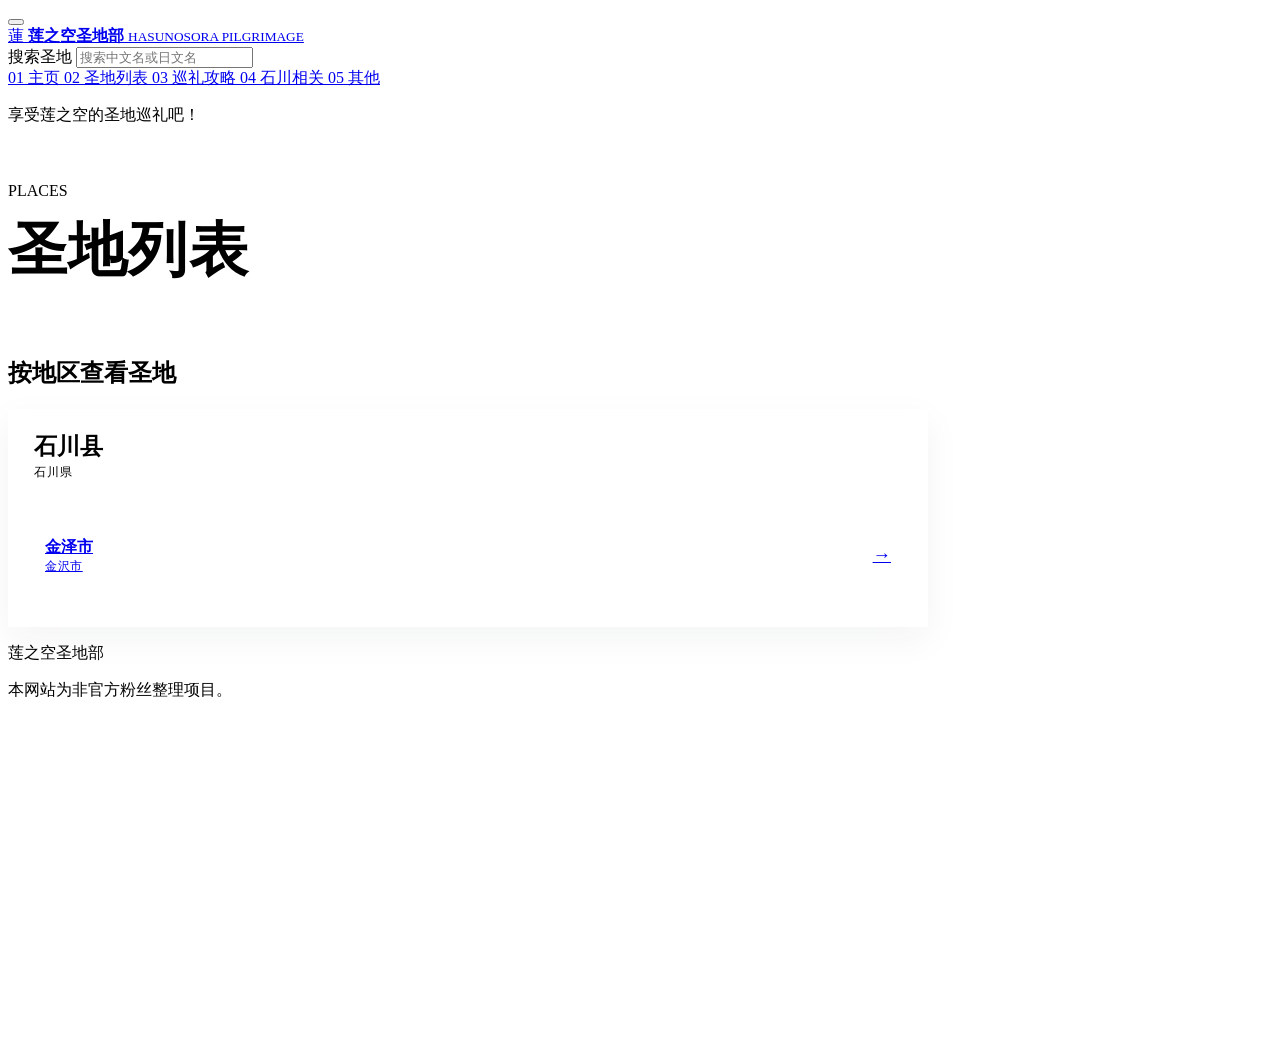
==== places/index.html @ 9d3154cf "Add files via upload" ====
<!DOCTYPE html>
<html lang="zh-CN">
<head>
  <meta charset="UTF-8">

  <meta
    name="viewport"
    content="width=device-width, initial-scale=1.0"
  >

  <title>圣地列表｜莲之空圣地部</title>

  <!-- places 文件夹返回上一级后才是 css -->
  <link rel="stylesheet" href="../css/style.css">
  <link rel="stylesheet" href="./places.css">

  <!-- 这个页面使用单独的 places.js -->
  <script src="../js/places.js" defer></script>
</head>

<body>
  <!-- 手机端菜单按钮 -->
  <button
    class="mobile-menu-button"
    id="mobile-menu-button"
    type="button"
    aria-label="打开导航菜单"
    aria-controls="sidebar"
    aria-expanded="false"
  >
    <span></span>
    <span></span>
    <span></span>
  </button>

  <!-- 手机端侧边栏遮罩 -->
  <div
    class="sidebar-overlay"
    id="sidebar-overlay"
    hidden
  ></div>

  <!-- 左侧边栏 -->
  <aside class="sidebar" id="sidebar">
    <!-- 从 places 文件夹返回仓库根目录 -->
    <a class="site-brand" href="../index.html">
      <span class="brand-icon">蓮</span>

      <span class="brand-text">
        <strong>莲之空圣地部</strong>
        <small>HASUNOSORA PILGRIMAGE</small>
      </span>
    </a>

    <!-- 搜索框 -->
    <div class="site-search">
      <label
        class="visually-hidden"
        for="site-search-input"
      >
        搜索圣地
      </label>

      <input
        id="site-search-input"
        type="search"
        placeholder="搜索中文名或日文名"
        autocomplete="off"
      >

      <div
        class="search-results"
        id="search-results"
        hidden
      ></div>
    </div>

    <!-- 侧边栏导航 -->
    <nav
      class="sidebar-nav"
      aria-label="网站主要导航"
    >
      <a href="../index.html">
        <span class="nav-number">01</span>
        <span>主页</span>
      </a>

      <!-- 当前页面的 active 放在这里 -->
      <a
        class="active"
        href="./index.html"
        aria-current="page"
      >
        <span class="nav-number">02</span>
        <span>圣地列表</span>
      </a>

      <a href="../tips/index.html">
        <span class="nav-number">03</span>
        <span>巡礼攻略</span>
      </a>

      <a href="../news/index.html">
        <span class="nav-number">04</span>
        <span>石川相关</span>
      </a>

      <a href="../other/index.html">
        <span class="nav-number">05</span>
        <span>其他</span>
      </a>
    </nav>

    <div class="sidebar-footer">
      <p>享受莲之空的圣地巡礼吧！</p>
    </div>
  </aside>

  <!-- 页面主体 -->
  <main class="main-content places-main">
    <header class="page-heading">
      <p class="section-label">PLACES</p>
      <h1>圣地列表</h1>
    </header>

    <section
      class="region-section"
      aria-labelledby="region-heading"
    >
      <h2
        class="visually-hidden"
        id="region-heading"
      >
        按地区查看圣地
      </h2>

      <div class="region-list">
        <!-- 石川县 -->
        <article class="region-card">
          <button
            class="region-toggle"
            type="button"
            data-region-toggle
            aria-expanded="true"
            aria-controls="ishikawa-region-panel"
          >
            <span class="region-toggle-title">
              <strong>石川县</strong>
              <small>石川県</small>
            </span>

            <span
              class="region-toggle-icon"
              aria-hidden="true"
            ></span>
          </button>

          <!-- 默认展开，所以这里暂时不写 hidden -->
          <div
            class="region-panel"
            id="ishikawa-region-panel"
          >
            <a
              class="city-link"
              href="./ishikawa/kanazawa/"
            >
              <span class="city-name">
                <strong>金泽市</strong>
                <small>金沢市</small>
              </span>

              <span
                class="city-link-arrow"
                aria-hidden="true"
              >
                →
              </span>
            </a>

            <!-- 以后可以继续添加其他石川县地点 -->
            <!--
            <a
              class="city-link"
              href="./ishikawa/kaga/"
            >
              <span class="city-name">
                <strong>加贺地区</strong>
                <small>加賀地域</small>
              </span>

              <span
                class="city-link-arrow"
                aria-hidden="true"
              >
                →
              </span>
            </a>
            -->
          </div>
        </article>
      </div>
    </section>

    <footer class="site-footer">
      <p>莲之空圣地部</p>
      <p>本网站为非官方粉丝整理项目。</p>
    </footer>
  </main>
</body>
</html>
---- places/places.css ----
/* =========================
   圣地列表页面主体
========================= */

.places-main {
  min-height: 100vh;
}


/* =========================
   页面标题
========================= */

.page-heading {
  padding: 24px 0 32px;

  border-bottom: 1px solid var(--border);
}


.page-heading h1 {
  margin: 0;

  font-family:
    "Noto Serif SC",
    "Songti SC",
    serif;

  font-size:
    clamp(2.2rem, 4.6vw, 4rem);

  font-weight: 600;
  line-height: 1.2;
  letter-spacing: 0.02em;
}


/* =========================
   地区列表区域
========================= */

.region-section {
  margin-top: 38px;
}


.region-list {
  display: grid;
  gap: 18px;

  width: 100%;
  max-width: 920px;
}


/* =========================
   都道府县卡片
========================= */

.region-card {
  overflow: hidden;

  border: 1px solid var(--border);
  border-radius: var(--radius-large);

  background: var(--surface);

  box-shadow:
    0 12px 34px rgba(31, 44, 37, 0.05);
}


/* =========================
   都道府县展开按钮
========================= */

.region-toggle {
  display: flex;
  align-items: center;
  justify-content: space-between;
  gap: 20px;

  width: 100%;
  min-height: 92px;
  padding: 22px 26px;

  border: 0;

  background: transparent;
  color: var(--text-primary);

  cursor: pointer;

  text-align: left;

  transition:
    background-color 160ms ease;
}


.region-toggle:hover,
.region-toggle:focus-visible {
  outline: none;

  background:
    linear-gradient(
      90deg,
      rgba(220, 233, 226, 0.72),
      rgba(255, 255, 255, 0)
    );
}


/* =========================
   都道府县名称
========================= */

.region-toggle-title {
  display: flex;
  flex-direction: column;
  gap: 2px;
}


.region-toggle-title strong {
  font-family:
    "Noto Serif SC",
    "Songti SC",
    serif;

  font-size: 1.45rem;
  font-weight: 600;
}


.region-toggle-title small {
  color: var(--text-secondary);

  font-size: 0.76rem;
  font-weight: 500;
  letter-spacing: 0.09em;
}


/* =========================
   展开和收起图标
========================= */

.region-toggle-icon {
  position: relative;

  flex: 0 0 auto;

  width: 34px;
  height: 34px;

  border: 1px solid var(--border);
  border-radius: 50%;

  background: var(--background);

  transition:
    background-color 160ms ease,
    border-color 160ms ease,
    transform 180ms ease;
}


/* 横线 */
.region-toggle-icon::before {
  position: absolute;
  top: 50%;
  left: 50%;

  width: 12px;
  height: 1.5px;

  border-radius: 999px;

  background: var(--green);

  content: "";

  transform:
    translate(-50%, -50%);
}


/* 竖线 */
.region-toggle-icon::after {
  position: absolute;
  top: 50%;
  left: 50%;

  width: 12px;
  height: 1.5px;

  border-radius: 999px;

  background: var(--green);

  content: "";

  transform:
    translate(-50%, -50%)
    rotate(90deg);
}


/* 展开时图标旋转 */
.region-toggle[aria-expanded="true"]
.region-toggle-icon {
  border-color:
    rgba(49, 93, 77, 0.24);

  background: var(--green-light);

  transform: rotate(45deg);
}


/* =========================
   展开后的城市列表
========================= */

.region-panel {
  display: grid;
  gap: 10px;

  padding:
    0
    18px
    18px;
}


.region-panel[hidden] {
  display: none;
}


/* =========================
   城市入口
========================= */

.city-link {
  display: flex;
  align-items: center;
  justify-content: space-between;
  gap: 18px;

  min-height: 74px;
  padding: 15px 18px;

  border: 1px solid transparent;
  border-radius: var(--radius-medium);

  background: var(--background);

  transition:
    background-color 160ms ease,
    border-color 160ms ease,
    box-shadow 160ms ease,
    transform 160ms ease;
}


.city-link:hover,
.city-link:focus-visible {
  outline: none;

  border-color:
    rgba(49, 93, 77, 0.26);

  background: var(--surface);

  box-shadow:
    0 10px 26px rgba(31, 44, 37, 0.08);

  transform: translateX(3px);
}


/* =========================
   城市中日文名称
========================= */

.city-name {
  display: flex;
  flex-direction: column;
  gap: 1px;

  min-width: 0;
}


.city-name strong {
  overflow: hidden;

  color: var(--text-primary);

  font-size: 1rem;
  font-weight: 700;

  text-overflow: ellipsis;
  white-space: nowrap;
}


.city-name small {
  overflow: hidden;

  color: var(--text-secondary);

  font-size: 0.72rem;
  letter-spacing: 0.05em;

  text-overflow: ellipsis;
  white-space: nowrap;
}


/* =========================
   城市链接箭头
========================= */

.city-link-arrow {
  flex: 0 0 auto;

  color: var(--green);

  font-size: 1.15rem;

  transition:
    transform 160ms ease;
}


.city-link:hover .city-link-arrow,
.city-link:focus-visible .city-link-arrow {
  transform: translateX(4px);
}


/* =========================
   平板尺寸
========================= */

@media (max-width: 1050px) {
  .region-list {
    max-width: 100%;
  }
}


/* =========================
   手机尺寸
========================= */

@media (max-width: 760px) {
  .page-heading {
    padding:
      10px
      0
      25px;
  }


  .page-heading h1 {
    font-size:
      clamp(2rem, 10vw, 3rem);
  }


  .region-section {
    margin-top: 28px;
  }


  .region-toggle {
    min-height: 82px;
    padding: 19px 20px;
  }


  .region-toggle-title strong {
    font-size: 1.25rem;
  }


  .region-toggle-icon {
    width: 32px;
    height: 32px;
  }


  .region-panel {
    padding:
      0
      12px
      12px;
  }


  .city-link {
    min-height: 68px;
    padding: 14px 15px;
  }


  .city-name strong {
    font-size: 0.95rem;
  }
}
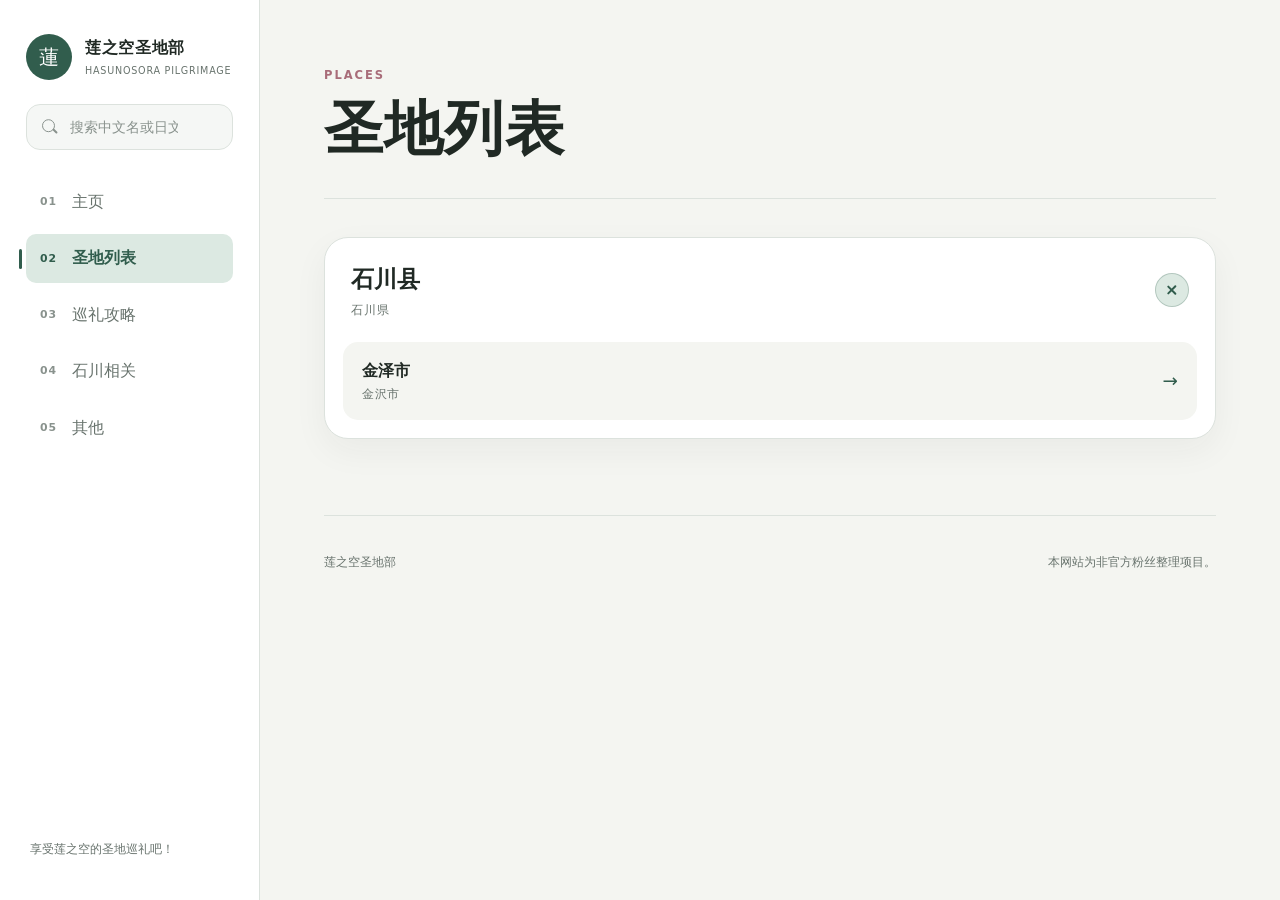
==== commit ef38fdb4: "Add files via upload" ====
--- a/places/index.html
+++ b/places/index.html
@@ -11,11 +11,11 @@
   <title>圣地列表｜莲之空圣地部</title>
 
   <!-- places 文件夹返回上一级后才是 css -->
-  <link rel="stylesheet" href="../css/style.css">
+  <link rel="stylesheet" href="../style.css">
   <link rel="stylesheet" href="./places.css">
 
   <!-- 这个页面使用单独的 places.js -->
-  <script src="../js/places.js" defer></script>
+  <script src="../places.js" defer></script>
 </head>
 
 <body>
--- a/style.css
+++ b/style.css
@@ -0,0 +1,1095 @@
+:root {
+  --background: #f4f5f1;
+  --surface: #ffffff;
+  --surface-muted: #e9ede8;
+
+  --text-primary: #202924;
+  --text-secondary: #68736d;
+  --text-light: #89928d;
+
+  --border: #dce2dd;
+
+  --green: #315d4d;
+  --green-dark: #25483c;
+  --green-light: #dce9e2;
+
+  --pink: #a86c79;
+
+  --sidebar-width: 260px;
+
+  --radius-large: 24px;
+  --radius-medium: 15px;
+  --radius-small: 10px;
+
+  --shadow:
+    0 18px 45px rgba(31, 44, 37, 0.08);
+}
+
+
+/* =========================
+   基础设置
+========================= */
+
+* {
+  box-sizing: border-box;
+}
+
+html {
+  scroll-behavior: smooth;
+}
+
+body {
+  margin: 0;
+  min-height: 100vh;
+
+  background: var(--background);
+  color: var(--text-primary);
+
+  font-family:
+    Inter,
+    "Noto Sans SC",
+    "Noto Sans JP",
+    "PingFang SC",
+    "Hiragino Sans GB",
+    "Microsoft YaHei",
+    system-ui,
+    sans-serif;
+
+  line-height: 1.65;
+}
+
+a {
+  color: inherit;
+  text-decoration: none;
+}
+
+button {
+  font: inherit;
+}
+
+
+/* =========================
+   左侧边栏
+========================= */
+
+.sidebar {
+  position: fixed;
+  top: 0;
+  bottom: 0;
+  left: 0;
+
+  z-index: 30;
+
+  display: flex;
+  flex-direction: column;
+
+  width: var(--sidebar-width);
+  padding: 34px 26px 28px;
+
+  border-right: 1px solid var(--border);
+
+  background: rgba(255, 255, 255, 0.95);
+
+  backdrop-filter: blur(16px);
+  -webkit-backdrop-filter: blur(16px);
+}
+
+.site-brand {
+  display: flex;
+  align-items: center;
+  gap: 13px;
+
+  margin-bottom: 24px;
+}
+
+.brand-icon {
+  display: grid;
+  flex: 0 0 auto;
+  place-items: center;
+
+  width: 46px;
+  height: 46px;
+
+  border-radius: 50%;
+
+  background: var(--green);
+  color: white;
+
+  font-family:
+    "Noto Serif SC",
+    "Songti SC",
+    serif;
+
+  font-size: 1.25rem;
+}
+
+.brand-text {
+  min-width: 0;
+}
+
+.brand-text strong,
+.brand-text small {
+  display: block;
+}
+
+.brand-text strong {
+  font-size: 0.98rem;
+  letter-spacing: 0.04em;
+}
+
+.brand-text small {
+  margin-top: 2px;
+
+  color: var(--text-secondary);
+
+  font-size: 0.6rem;
+  letter-spacing: 0.08em;
+  white-space: nowrap;
+}
+
+/* =========================
+   侧边栏搜索框
+========================= */
+
+.site-search {
+  position: relative;
+  z-index: 40;
+
+  width: 100%;
+  margin-bottom: 28px;
+}
+
+
+/* 屏幕阅读器可以读取，页面中不直接显示 */
+.visually-hidden {
+  position: absolute;
+
+  overflow: hidden;
+
+  width: 1px;
+  height: 1px;
+  padding: 0;
+  margin: -1px;
+
+  border: 0;
+
+  clip: rect(0, 0, 0, 0);
+  white-space: nowrap;
+}
+
+
+/* 搜索图标的圆形部分 */
+.site-search::before {
+  position: absolute;
+  top: 50%;
+  left: 16px;
+
+  z-index: 2;
+
+  width: 11px;
+  height: 11px;
+
+  border: 1.8px solid var(--text-light);
+  border-radius: 50%;
+
+  content: "";
+
+  pointer-events: none;
+
+  transform:
+    translateY(-60%);
+}
+
+
+/* 搜索图标的手柄部分 */
+.site-search::after {
+  position: absolute;
+  top: 24px;
+  left: 27px;
+
+  z-index: 2;
+
+  width: 6px;
+  height: 1.8px;
+
+  border-radius: 999px;
+
+  background: var(--text-light);
+
+  content: "";
+
+  pointer-events: none;
+
+  transform: rotate(45deg);
+  transform-origin: left center;
+}
+
+
+#site-search-input {
+  display: block;
+
+  width: 100%;
+  height: 46px;
+
+  padding:
+    0
+    40px
+    0
+    43px;
+
+  border: 1px solid var(--border);
+  border-radius: 14px;
+
+  outline: none;
+
+  background:
+    rgba(244, 247, 244, 0.9);
+
+  color: var(--text-primary);
+
+  font-family: inherit;
+  font-size: 0.86rem;
+
+  transition:
+    border-color 160ms ease,
+    background-color 160ms ease,
+    box-shadow 160ms ease;
+}
+
+
+#site-search-input::placeholder {
+  color: var(--text-light);
+}
+
+
+#site-search-input:hover {
+  border-color:
+    rgba(49, 93, 77, 0.35);
+
+  background: white;
+}
+
+
+#site-search-input:focus {
+  border-color: var(--green);
+
+  background: white;
+
+  box-shadow:
+    0 0 0 3px rgba(49, 93, 77, 0.11),
+    0 8px 22px rgba(31, 44, 37, 0.08);
+}
+
+
+/* Chrome、Edge 和 Safari 的默认清除按钮 */
+#site-search-input::-webkit-search-cancel-button {
+  opacity: 0.55;
+
+  cursor: pointer;
+}
+
+
+/* =========================
+   搜索结果下拉框
+========================= */
+
+.search-results {
+  position: absolute;
+  top: calc(100% + 9px);
+  left: 0;
+  right: 0;
+
+  z-index: 50;
+
+  overflow-x: hidden;
+  overflow-y: auto;
+
+  max-height: 390px;
+  padding: 7px;
+
+  border: 1px solid var(--border);
+  border-radius: 16px;
+
+  background:
+    rgba(255, 255, 255, 0.98);
+
+  box-shadow:
+    0 18px 44px rgba(31, 44, 37, 0.16);
+
+  backdrop-filter: blur(18px);
+  -webkit-backdrop-filter: blur(18px);
+}
+
+
+.search-results[hidden] {
+  display: none;
+}
+
+
+/* 单条搜索结果 */
+.search-result-item {
+  display: grid;
+  grid-template-columns:
+    minmax(0, 1fr)
+    auto;
+
+  gap: 2px 12px;
+
+  padding: 12px 13px;
+
+  border-radius: 11px;
+
+  transition:
+    background-color 140ms ease,
+    transform 140ms ease;
+}
+
+
+.search-result-item:hover,
+.search-result-item:focus-visible {
+  outline: none;
+
+  background: var(--green-light);
+
+  transform: translateX(2px);
+}
+
+
+/* 中文地点名 */
+.search-result-name {
+  overflow: hidden;
+
+  color: var(--text-primary);
+
+  font-size: 0.86rem;
+  font-weight: 700;
+
+  text-overflow: ellipsis;
+  white-space: nowrap;
+}
+
+
+/* 日文地点名 */
+.search-result-ja {
+  grid-column: 1;
+
+  overflow: hidden;
+
+  color: var(--text-secondary);
+
+  font-size: 0.72rem;
+
+  text-overflow: ellipsis;
+  white-space: nowrap;
+}
+
+
+/* 地点类别 */
+.search-result-meta {
+  grid-column: 2;
+  grid-row: 1 / span 2;
+
+  align-self: center;
+
+  padding: 3px 7px;
+
+  border-radius: 999px;
+
+  background: var(--surface-muted);
+  color: var(--text-secondary);
+
+  font-size: 0.64rem;
+  white-space: nowrap;
+}
+
+
+.search-result-item:hover .search-result-meta,
+.search-result-item:focus-visible .search-result-meta {
+  background:
+    rgba(255, 255, 255, 0.72);
+
+  color: var(--green);
+}
+
+
+/* 没有搜索结果 */
+.search-empty {
+  margin: 0;
+  padding: 18px 12px;
+
+  color: var(--text-secondary);
+
+  font-size: 0.8rem;
+  text-align: center;
+}
+
+
+/* 搜索结果滚动条 */
+.search-results::-webkit-scrollbar {
+  width: 6px;
+}
+
+
+.search-results::-webkit-scrollbar-track {
+  background: transparent;
+}
+
+
+.search-results::-webkit-scrollbar-thumb {
+  border-radius: 999px;
+
+  background:
+    rgba(49, 93, 77, 0.22);
+}
+
+
+.search-results::-webkit-scrollbar-thumb:hover {
+  background:
+    rgba(49, 93, 77, 0.38);
+}
+
+.sidebar-nav {
+  display: grid;
+  gap: 8px;
+}
+
+.sidebar-nav a {
+  position: relative;
+
+  display: flex;
+  align-items: center;
+  gap: 12px;
+
+  padding: 11px 14px;
+
+  border-radius: var(--radius-small);
+
+  color: var(--text-secondary);
+
+  transition:
+    background-color 160ms ease,
+    color 160ms ease,
+    transform 160ms ease;
+}
+
+.sidebar-nav a:hover,
+.sidebar-nav a:focus-visible {
+  background: var(--surface-muted);
+  color: var(--text-primary);
+
+  transform: translateX(2px);
+}
+
+.sidebar-nav a.active {
+  background: var(--green-light);
+  color: var(--green);
+
+  font-weight: 700;
+}
+
+.sidebar-nav a.active::before {
+  position: absolute;
+  top: 50%;
+  left: -7px;
+
+  width: 3px;
+  height: 20px;
+
+  border-radius: 999px;
+
+  background: var(--green);
+
+  content: "";
+
+  transform: translateY(-50%);
+}
+
+.nav-number {
+  width: 20px;
+
+  color: var(--text-light);
+
+  font-size: 0.68rem;
+  font-weight: 700;
+  letter-spacing: 0.08em;
+}
+
+.sidebar-nav a.active .nav-number {
+  color: var(--green);
+}
+
+.sidebar-footer {
+  margin-top: auto;
+  padding: 0 4px;
+
+  color: var(--text-secondary);
+
+  font-size: 0.78rem;
+}
+
+
+/* =========================
+   主页面
+========================= */
+
+.main-content {
+  width: calc(100% - var(--sidebar-width));
+  max-width: 1380px;
+
+  margin-left: var(--sidebar-width);
+  padding:
+    42px
+    clamp(28px, 5vw, 76px)
+    32px;
+}
+
+
+/* =========================
+   顶部介绍区域
+========================= */
+
+.hero {
+  position: relative;
+
+  display: flex;
+  align-items: center;
+
+  overflow: hidden;
+
+  min-height: 390px;
+  padding:
+    62px
+    clamp(30px, 7vw, 92px);
+
+  border: 1px solid rgba(49, 93, 77, 0.12);
+  border-radius: 30px;
+
+  background:
+    radial-gradient(
+      circle at 82% 20%,
+      rgba(168, 108, 121, 0.2),
+      transparent 30%
+    ),
+    radial-gradient(
+      circle at 77% 86%,
+      rgba(49, 93, 77, 0.19),
+      transparent 35%
+    ),
+    linear-gradient(
+      135deg,
+      #ffffff 0%,
+      #edf2ee 100%
+    );
+
+  box-shadow: var(--shadow);
+}
+
+.hero-content {
+  position: relative;
+  z-index: 2;
+}
+
+.hero-label,
+.section-label {
+  margin: 0 0 10px;
+
+  color: var(--pink);
+
+  font-size: 0.72rem;
+  font-weight: 800;
+  letter-spacing: 0.17em;
+}
+
+.hero h1 {
+  max-width: 780px;
+  margin: 0;
+
+  font-family:
+    "Noto Serif SC",
+    "Songti SC",
+    serif;
+
+  font-size:
+    clamp(2.4rem, 5.3vw, 4.8rem);
+
+  font-weight: 600;
+  line-height: 1.18;
+  letter-spacing: 0.01em;
+}
+
+.hero-description {
+  max-width: 560px;
+
+  margin: 24px 0 31px;
+
+  color: var(--text-secondary);
+
+  font-size: 1rem;
+}
+
+.primary-button {
+  display: inline-flex;
+  align-items: center;
+  gap: 12px;
+
+  min-height: 46px;
+  padding: 10px 21px;
+
+  border-radius: 999px;
+
+  background: var(--green);
+  color: white;
+
+  font-size: 0.9rem;
+  font-weight: 700;
+
+  transition:
+    background-color 160ms ease,
+    box-shadow 160ms ease,
+    transform 160ms ease;
+}
+
+.primary-button:hover,
+.primary-button:focus-visible {
+  background: var(--green-dark);
+
+  box-shadow:
+    0 9px 24px rgba(49, 93, 77, 0.23);
+
+  transform: translateY(-2px);
+}
+
+.hero-decoration {
+  position: absolute;
+
+  border: 1px solid rgba(49, 93, 77, 0.14);
+  border-radius: 50%;
+
+  pointer-events: none;
+}
+
+.hero-decoration-one {
+  right: -70px;
+  bottom: -115px;
+
+  width: 330px;
+  height: 330px;
+}
+
+.hero-decoration-two {
+  right: 120px;
+  top: -80px;
+
+  width: 190px;
+  height: 190px;
+}
+
+
+/* =========================
+   首页板块
+========================= */
+
+.homepage-section {
+  margin-top: 60px;
+}
+
+.section-header {
+  display: flex;
+  align-items: end;
+  justify-content: space-between;
+  gap: 20px;
+
+  margin-bottom: 21px;
+}
+
+.section-header h2 {
+  margin: 0;
+
+  font-family:
+    "Noto Serif SC",
+    "Songti SC",
+    serif;
+
+  font-size:
+    clamp(1.7rem, 3vw, 2.3rem);
+
+  font-weight: 600;
+}
+
+.section-link,
+.section-button {
+  padding: 0 0 2px;
+
+  border: 0;
+  border-bottom: 1px solid currentColor;
+
+  background: transparent;
+  color: var(--green);
+
+  cursor: pointer;
+
+  font-size: 0.86rem;
+}
+
+.section-link:hover,
+.section-link:focus-visible,
+.section-button:hover,
+.section-button:focus-visible {
+  color: var(--pink);
+}
+
+
+/* =========================
+   地点卡片
+========================= */
+
+.place-grid {
+  display: grid;
+
+  grid-template-columns:
+    repeat(3, minmax(0, 1fr));
+
+  gap: 19px;
+}
+
+.place-card {
+  overflow: hidden;
+  min-width: 0;
+
+  border: 1px solid var(--border);
+  border-radius: var(--radius-large);
+
+  background: var(--surface);
+
+  transition:
+    border-color 180ms ease,
+    box-shadow 180ms ease,
+    transform 180ms ease;
+}
+
+.place-card:hover,
+.place-card:focus-within {
+  border-color: rgba(49, 93, 77, 0.28);
+
+  box-shadow: var(--shadow);
+
+  transform: translateY(-4px);
+}
+
+.place-card-link {
+  display: block;
+  height: 100%;
+}
+
+.place-card-image {
+  position: relative;
+
+  display: flex;
+  align-items: end;
+
+  min-height: 185px;
+  padding: 18px;
+
+  background:
+    linear-gradient(
+      135deg,
+      rgba(49, 93, 77, 0.9),
+      rgba(49, 93, 77, 0.48)
+    );
+
+  background-position: center;
+  background-size: cover;
+
+  color: white;
+}
+
+.place-card-image.type-food {
+  background:
+    linear-gradient(
+      135deg,
+      rgba(168, 108, 121, 0.92),
+      rgba(168, 108, 121, 0.48)
+    );
+
+  background-position: center;
+  background-size: cover;
+}
+
+.place-card-image.type-scenery {
+  background:
+    linear-gradient(
+      135deg,
+      rgba(54, 87, 110, 0.92),
+      rgba(54, 87, 110, 0.44)
+    );
+
+  background-position: center;
+  background-size: cover;
+}
+
+.place-card-image.has-image::after {
+  position: absolute;
+  inset: 0;
+
+  background:
+    linear-gradient(
+      to top,
+      rgba(20, 30, 25, 0.57),
+      rgba(20, 30, 25, 0.06)
+    );
+
+  content: "";
+}
+
+.place-number {
+  position: absolute;
+  top: 14px;
+  right: 16px;
+  z-index: 2;
+
+  color: rgba(255, 255, 255, 0.78);
+
+  font-size: 0.7rem;
+  font-weight: 700;
+  letter-spacing: 0.15em;
+}
+
+.place-region {
+  position: relative;
+  z-index: 2;
+
+  display: inline-flex;
+
+  padding: 5px 10px;
+
+  border: 1px solid rgba(255, 255, 255, 0.3);
+  border-radius: 999px;
+
+  background: rgba(0, 0, 0, 0.13);
+
+  font-size: 0.73rem;
+
+  backdrop-filter: blur(8px);
+  -webkit-backdrop-filter: blur(8px);
+}
+
+.place-card-content {
+  padding: 20px;
+}
+
+.place-card-content h3 {
+  margin: 0;
+
+  font-size: 1.1rem;
+  line-height: 1.45;
+}
+
+.place-summary {
+  min-height: 3.2em;
+  margin: 10px 0 19px;
+
+  color: var(--text-secondary);
+
+  font-size: 0.86rem;
+}
+
+.place-meta {
+  display: flex;
+  align-items: center;
+  justify-content: space-between;
+  gap: 12px;
+
+  color: var(--text-light);
+
+  font-size: 0.74rem;
+}
+
+.place-detail-label {
+  color: var(--green);
+
+  font-weight: 700;
+}
+
+.status-message {
+  grid-column: 1 / -1;
+
+  margin: 0;
+  padding: 32px;
+
+  border: 1px dashed var(--border);
+  border-radius: var(--radius-medium);
+
+  color: var(--text-secondary);
+
+  text-align: center;
+}
+
+.status-message.error {
+  color: #8d4050;
+}
+
+
+/* =========================
+   页脚
+========================= */
+
+.site-footer {
+  display: flex;
+  justify-content: space-between;
+  gap: 20px;
+
+  margin-top: 76px;
+  padding-top: 23px;
+
+  border-top: 1px solid var(--border);
+
+  color: var(--text-secondary);
+
+  font-size: 0.76rem;
+}
+
+
+/* =========================
+   手机菜单
+========================= */
+
+.mobile-menu-button {
+  position: fixed;
+  top: 16px;
+  left: 16px;
+
+  z-index: 50;
+
+  display: none;
+  place-items: center;
+
+  width: 44px;
+  height: 44px;
+
+  padding: 0;
+
+  border: 1px solid var(--border);
+  border-radius: 50%;
+
+  background: white;
+
+  box-shadow:
+    0 8px 22px rgba(31, 41, 36, 0.12);
+
+  cursor: pointer;
+}
+
+.mobile-menu-button span {
+  display: block;
+
+  width: 18px;
+  height: 2px;
+  margin: 3px auto;
+
+  border-radius: 999px;
+
+  background: var(--text-primary);
+}
+
+.sidebar-overlay {
+  position: fixed;
+  inset: 0;
+
+  z-index: 20;
+
+  background: rgba(17, 27, 22, 0.38);
+}
+
+
+/* =========================
+   响应式
+========================= */
+
+@media (max-width: 1050px) {
+  .place-grid {
+    grid-template-columns:
+      repeat(2, minmax(0, 1fr));
+  }
+}
+
+@media (max-width: 760px) {
+  .mobile-menu-button {
+    display: grid;
+  }
+
+  .sidebar {
+    width: min(82vw, 305px);
+
+    transform: translateX(-105%);
+
+    transition: transform 200ms ease;
+  }
+
+  .sidebar.open {
+    transform: translateX(0);
+  }
+
+   .site-search {
+    margin-bottom: 24px;
+  }
+
+  #site-search-input {
+    height: 48px;
+    font-size: 0.9rem;
+  }
+
+  .search-results {
+    max-height: 45vh;
+  }  
+
+  .main-content {
+    width: 100%;
+
+    margin-left: 0;
+
+    padding:
+      76px
+      20px
+      27px;
+  }
+
+  .hero {
+    min-height: auto;
+    padding: 46px 27px;
+
+    border-radius: 23px;
+  }
+
+  .hero h1 {
+    font-size:
+      clamp(2.1rem, 11vw, 3.35rem);
+  }
+
+  .hero-decoration-two {
+    display: none;
+  }
+
+  .place-grid {
+    grid-template-columns: 1fr;
+  }
+
+  .place-summary {
+    min-height: auto;
+  }
+
+  .site-footer {
+    flex-direction: column;
+    gap: 4px;
+  }
+}
+
+
+/* 减少动画设置 */
+@media (prefers-reduced-motion: reduce) {
+  *,
+  *::before,
+  *::after {
+    scroll-behavior: auto !important;
+    transition: none !important;
+  }
+}
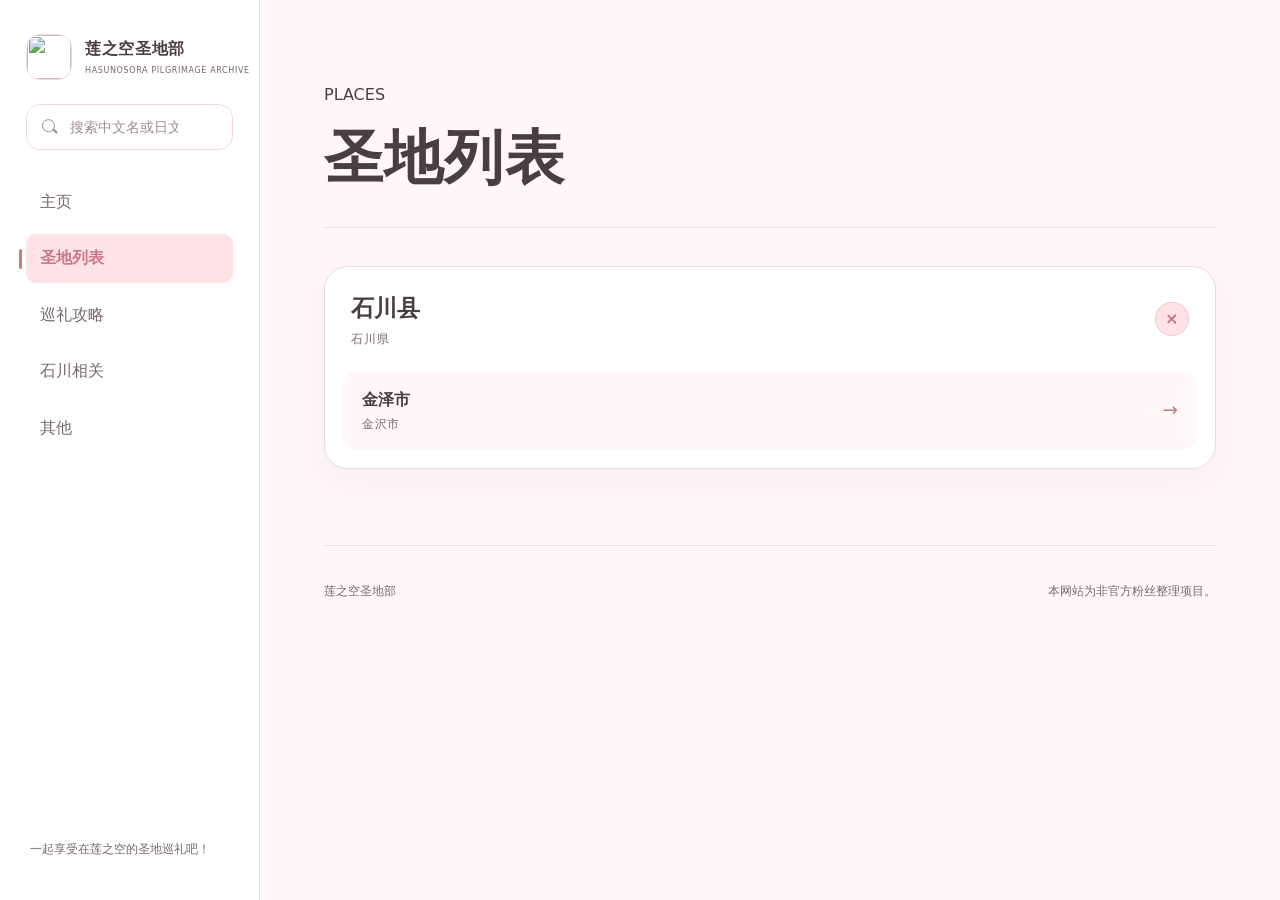
==== commit 2a7c05cf: "Add files via upload" ====
--- a/places/index.html
+++ b/places/index.html
@@ -43,14 +43,19 @@
   <!-- 左侧边栏 -->
   <aside class="sidebar" id="sidebar">
     <!-- 从 places 文件夹返回仓库根目录 -->
-    <a class="site-brand" href="../index.html">
-      <span class="brand-icon">蓮</span>
-
-      <span class="brand-text">
-        <strong>莲之空圣地部</strong>
-        <small>HASUNOSORA PILGRIMAGE</small>
-      </span>
-    </a>
+<a class="site-brand" href="../index.html">
+  <span class="brand-icon" aria-hidden="true">
+    <img
+      src="../images/site-icon.png"
+      alt=""
+    >
+  </span>
+
+  <span class="brand-text">
+    <strong>莲之空圣地部</strong>
+    <small>HASUNOSORA PILGRIMAGE ARCHIVE</small>
+  </span>
+</a>
 
     <!-- 搜索框 -->
     <div class="site-search">
@@ -81,7 +86,6 @@
       aria-label="网站主要导航"
     >
       <a href="../index.html">
-        <span class="nav-number">01</span>
         <span>主页</span>
       </a>
 
@@ -91,28 +95,24 @@
         href="./index.html"
         aria-current="page"
       >
-        <span class="nav-number">02</span>
         <span>圣地列表</span>
       </a>
 
       <a href="../tips/index.html">
-        <span class="nav-number">03</span>
         <span>巡礼攻略</span>
       </a>
 
       <a href="../news/index.html">
-        <span class="nav-number">04</span>
         <span>石川相关</span>
       </a>
 
       <a href="../other/index.html">
-        <span class="nav-number">05</span>
         <span>其他</span>
       </a>
     </nav>
 
     <div class="sidebar-footer">
-      <p>享受莲之空的圣地巡礼吧！</p>
+      <p>一起享受在莲之空的圣地巡礼吧！</p>
     </div>
   </aside>
 
--- a/style.css
+++ b/style.css
@@ -1,19 +1,31 @@
 :root {
-  --background: #f4f5f1;
+  /* 页面整体背景：略带粉色 */
+  --background: #fff7f8;
+
+  /* 侧边栏、卡片、搜索结果等主体区域保持白色 */
   --surface: #ffffff;
-  --surface-muted: #e9ede8;
-
-  --text-primary: #202924;
-  --text-secondary: #68736d;
-  --text-light: #89928d;
-
-  --border: #dce2dd;
-
-  --green: #315d4d;
-  --green-dark: #25483c;
-  --green-light: #dce9e2;
-
-  --pink: #a86c79;
+
+  /* 导航 hover、标签等较浅的粉色区域 */
+  --surface-muted: #fff0f2;
+
+  /* 文字颜色使用略带暖调的深灰色 */
+  --text-primary: #493e41;
+  --text-secondary: #76686c;
+  --text-light: #9c8d91;
+
+  /* 边框使用低饱和度浅粉 */
+  --border: #efd9dd;
+
+  /*
+    为了减少修改量，变量名称继续保留 green，
+    但实际颜色已经改成粉色。
+  */
+  --green: #c97989;
+  --green-dark: #aa5d6d;
+  --green-light: #fee2e6;
+
+  /* 桃色辅助色 */
+  --pink: #d99587;
 
   --sidebar-width: 260px;
 
@@ -22,9 +34,8 @@
   --radius-small: 10px;
 
   --shadow:
-    0 18px 45px rgba(31, 44, 37, 0.08);
-}
-
+    0 18px 45px rgba(91, 61, 69, 0.09);
+}
 
 /* =========================
    基础设置
@@ -106,21 +117,24 @@
   display: grid;
   flex: 0 0 auto;
   place-items: center;
+  overflow: hidden;
 
   width: 46px;
   height: 46px;
 
-  border-radius: 50%;
-
-  background: var(--green);
-  color: white;
-
-  font-family:
-    "Noto Serif SC",
-    "Songti SC",
-    serif;
-
-  font-size: 1.25rem;
+  border: 1px solid var(--border);
+  border-radius: 14px;
+
+  background: var(--primary-light);
+}
+
+.brand-icon img {
+  display: block;
+
+  width: 100%;
+  height: 100%;
+
+  object-fit: cover;
 }
 
 .brand-text {
@@ -142,7 +156,7 @@
 
   color: var(--text-secondary);
 
-  font-size: 0.6rem;
+  font-size: 0.5rem;
   letter-spacing: 0.08em;
   white-space: nowrap;
 }
@@ -243,7 +257,7 @@
   outline: none;
 
   background:
-    rgba(244, 247, 244, 0.9);
+    rgba(255, 255, 255, 0.96);
 
   color: var(--text-primary);
 
@@ -264,7 +278,7 @@
 
 #site-search-input:hover {
   border-color:
-    rgba(49, 93, 77, 0.35);
+    rgba(201, 121, 137, 0.35);
 
   background: white;
 }
@@ -276,8 +290,8 @@
   background: white;
 
   box-shadow:
-    0 0 0 3px rgba(49, 93, 77, 0.11),
-    0 8px 22px rgba(31, 44, 37, 0.08);
+    0 0 0 3px rgba(201, 121, 137, 0.11),
+    0 8px 22px rgba(91, 61, 69, 0.08);
 }
 
 
@@ -314,7 +328,7 @@
     rgba(255, 255, 255, 0.98);
 
   box-shadow:
-    0 18px 44px rgba(31, 44, 37, 0.16);
+    0 18px 44px rgba(91, 61, 69, 0.16);
 
   backdrop-filter: blur(18px);
   -webkit-backdrop-filter: blur(18px);
@@ -439,13 +453,13 @@
   border-radius: 999px;
 
   background:
-    rgba(49, 93, 77, 0.22);
+    rgba(201, 121, 137, 0.22);
 }
 
 
 .search-results::-webkit-scrollbar-thumb:hover {
   background:
-    rgba(49, 93, 77, 0.38);
+    rgba(201, 121, 137, 0.38);
 }
 
 .sidebar-nav {
@@ -458,7 +472,7 @@
 
   display: flex;
   align-items: center;
-  gap: 12px;
+  gap: 0;
 
   padding: 11px 14px;
 
@@ -504,19 +518,6 @@
   transform: translateY(-50%);
 }
 
-.nav-number {
-  width: 20px;
-
-  color: var(--text-light);
-
-  font-size: 0.68rem;
-  font-weight: 700;
-  letter-spacing: 0.08em;
-}
-
-.sidebar-nav a.active .nav-number {
-  color: var(--green);
-}
 
 .sidebar-footer {
   margin-top: auto;
@@ -544,64 +545,70 @@
 }
 
 
+
+
 /* =========================
-   顶部介绍区域
+   首页板块
 ========================= */
 
-.hero {
+.homepage-section {
   position: relative;
 
+  margin-top: 28px;
+  padding:
+    28px
+    clamp(22px, 3vw, 34px)
+    32px;
+
+  border: 1px solid var(--border);
+  border-radius: 26px;
+
+  background: var(--surface);
+
+  box-shadow:
+    0 12px 34px rgba(91, 61, 69, 0.07);
+}
+
+/* 热门地点与美食圣地的左右排列容器 */
+.homepage-section-row {
+  display: grid;
+  grid-template-columns:
+    repeat(2, minmax(0, 1fr));
+
+  gap: 28px;
+
+  margin-top: 28px;
+}
+
+/* 容器里的两个板块不再重复增加顶部间距 */
+.homepage-section-row .homepage-section {
+  min-width: 0;
+  margin-top: 0;
+}
+
+/* 每个半宽板块内部的两个地点上下排列 */
+.homepage-section-row .place-grid {
+  grid-template-columns: 1fr;
+  gap: 16px;
+}
+
+.main-content > .homepage-section:first-of-type {
+  margin-top: 0;
+}
+
+.section-header {
   display: flex;
-  align-items: center;
-
-  overflow: hidden;
-
-  min-height: 390px;
-  padding:
-    62px
-    clamp(30px, 7vw, 92px);
-
-  border: 1px solid rgba(49, 93, 77, 0.12);
-  border-radius: 30px;
-
-  background:
-    radial-gradient(
-      circle at 82% 20%,
-      rgba(168, 108, 121, 0.2),
-      transparent 30%
-    ),
-    radial-gradient(
-      circle at 77% 86%,
-      rgba(49, 93, 77, 0.19),
-      transparent 35%
-    ),
-    linear-gradient(
-      135deg,
-      #ffffff 0%,
-      #edf2ee 100%
-    );
-
-  box-shadow: var(--shadow);
-}
-
-.hero-content {
-  position: relative;
-  z-index: 2;
-}
-
-.hero-label,
-.section-label {
-  margin: 0 0 10px;
-
-  color: var(--pink);
-
-  font-size: 0.72rem;
-  font-weight: 800;
-  letter-spacing: 0.17em;
-}
-
-.hero h1 {
-  max-width: 780px;
+  align-items: flex-end;
+  justify-content: space-between;
+  gap: 20px;
+
+  margin-bottom: 22px;
+  padding-bottom: 17px;
+
+  border-bottom: 1px solid var(--border);
+}
+
+.section-header h2 {
   margin: 0;
 
   font-family:
@@ -610,110 +617,10 @@
     serif;
 
   font-size:
-    clamp(2.4rem, 5.3vw, 4.8rem);
+    clamp(1.45rem, 2.5vw, 1.9rem);
 
   font-weight: 600;
-  line-height: 1.18;
-  letter-spacing: 0.01em;
-}
-
-.hero-description {
-  max-width: 560px;
-
-  margin: 24px 0 31px;
-
-  color: var(--text-secondary);
-
-  font-size: 1rem;
-}
-
-.primary-button {
-  display: inline-flex;
-  align-items: center;
-  gap: 12px;
-
-  min-height: 46px;
-  padding: 10px 21px;
-
-  border-radius: 999px;
-
-  background: var(--green);
-  color: white;
-
-  font-size: 0.9rem;
-  font-weight: 700;
-
-  transition:
-    background-color 160ms ease,
-    box-shadow 160ms ease,
-    transform 160ms ease;
-}
-
-.primary-button:hover,
-.primary-button:focus-visible {
-  background: var(--green-dark);
-
-  box-shadow:
-    0 9px 24px rgba(49, 93, 77, 0.23);
-
-  transform: translateY(-2px);
-}
-
-.hero-decoration {
-  position: absolute;
-
-  border: 1px solid rgba(49, 93, 77, 0.14);
-  border-radius: 50%;
-
-  pointer-events: none;
-}
-
-.hero-decoration-one {
-  right: -70px;
-  bottom: -115px;
-
-  width: 330px;
-  height: 330px;
-}
-
-.hero-decoration-two {
-  right: 120px;
-  top: -80px;
-
-  width: 190px;
-  height: 190px;
-}
-
-
-/* =========================
-   首页板块
-========================= */
-
-.homepage-section {
-  margin-top: 60px;
-}
-
-.section-header {
-  display: flex;
-  align-items: end;
-  justify-content: space-between;
-  gap: 20px;
-
-  margin-bottom: 21px;
-}
-
-.section-header h2 {
-  margin: 0;
-
-  font-family:
-    "Noto Serif SC",
-    "Songti SC",
-    serif;
-
-  font-size:
-    clamp(1.7rem, 3vw, 2.3rem);
-
-  font-weight: 600;
+  line-height: 1.35;
 }
 
 .section-link,
@@ -742,6 +649,64 @@
 /* =========================
    地点卡片
 ========================= */
+/* 首页地点名称卡片 */
+.homepage-place-link {
+  display: flex;
+  align-items: center;
+  justify-content: space-between;
+  gap: 14px;
+
+  min-width: 0;
+  min-height: 58px;
+  padding: 15px 18px;
+
+  border: 1px solid var(--border);
+  border-radius: 16px;
+
+  background: #ffffff;
+
+  transition:
+    border-color 160ms ease,
+    box-shadow 160ms ease,
+    transform 160ms ease;
+}
+
+.homepage-place-link:hover,
+.homepage-place-link:focus-visible {
+  border-color: rgba(201, 121, 137, 0.38);
+
+  outline: none;
+
+  box-shadow:
+    0 9px 24px rgba(91, 61, 69, 0.09);
+
+  transform: translateY(-2px);
+}
+
+.homepage-place-name {
+  min-width: 0;
+
+  overflow: hidden;
+
+  color: var(--text-primary);
+
+  font-size: 0.95rem;
+  font-weight: 700;
+
+  text-overflow: ellipsis;
+  white-space: nowrap;
+}
+
+.homepage-place-location {
+  flex: 0 0 auto;
+
+  color: var(--text-light);
+
+  font-size: 0.7rem;
+  font-weight: 500;
+
+  white-space: nowrap;
+}
 
 .place-grid {
   display: grid;
@@ -756,10 +721,10 @@
   overflow: hidden;
   min-width: 0;
 
-  border: 1px solid var(--border);
+  border: 1px solid #f3dfe2;
   border-radius: var(--radius-large);
 
-  background: var(--surface);
+  background: #fffafa;
 
   transition:
     border-color 180ms ease,
@@ -769,9 +734,10 @@
 
 .place-card:hover,
 .place-card:focus-within {
-  border-color: rgba(49, 93, 77, 0.28);
-
-  box-shadow: var(--shadow);
+  border-color: rgba(var(--primary-rgb), 0.38);
+
+  box-shadow:
+    0 15px 34px rgba(var(--shadow-rgb), 0.12);
 
   transform: translateY(-4px);
 }
@@ -793,22 +759,20 @@
   background:
     linear-gradient(
       135deg,
-      rgba(49, 93, 77, 0.9),
-      rgba(49, 93, 77, 0.48)
+      #d98c9a,
+      #efbec5
     );
 
   background-position: center;
   background-size: cover;
-
-  color: white;
 }
 
 .place-card-image.type-food {
   background:
     linear-gradient(
       135deg,
-      rgba(168, 108, 121, 0.92),
-      rgba(168, 108, 121, 0.48)
+      #dfa095,
+      #f2c9c0
     );
 
   background-position: center;
@@ -819,9 +783,13 @@
   background:
     linear-gradient(
       135deg,
-      rgba(54, 87, 110, 0.92),
-      rgba(54, 87, 110, 0.44)
+      #b8949e,
+      #dfc5cb
     );
+
+  background-position: center;
+  background-size: cover;
+}
 
   background-position: center;
   background-size: cover;
@@ -974,7 +942,7 @@
   background: white;
 
   box-shadow:
-    0 8px 22px rgba(31, 41, 36, 0.12);
+    0 8px 22px rgba(91, 61, 69, 0.12);
 
   cursor: pointer;
 }
@@ -1053,21 +1021,7 @@
       27px;
   }
 
-  .hero {
-    min-height: auto;
-    padding: 46px 27px;
-
-    border-radius: 23px;
-  }
-
-  .hero h1 {
-    font-size:
-      clamp(2.1rem, 11vw, 3.35rem);
-  }
-
-  .hero-decoration-two {
-    display: none;
-  }
+ 
 
   .place-grid {
     grid-template-columns: 1fr;
@@ -1081,6 +1035,37 @@
     flex-direction: column;
     gap: 4px;
   }
+
+  .homepage-section {
+  margin-top: 20px;
+  padding: 22px 16px 24px;
+
+  border-radius: 21px;
+}
+
+  .homepage-section-row {
+    grid-template-columns: 1fr;
+    gap: 20px;
+    margin-top: 20px;
+  }
+
+.homepage-section-row .place-grid {
+  grid-template-columns: 1fr;
+}
+
+.homepage-section::before {
+  left: 22px;
+  width: 58px;
+}
+
+.section-header {
+  align-items: flex-start;
+  gap: 12px;
+}
+
+.section-header h2 {
+  font-size: 1.42rem;
+}
 }
 
 
--- a/places/places.css
+++ b/places/places.css
@@ -66,7 +66,7 @@
   background: var(--surface);
 
   box-shadow:
-    0 12px 34px rgba(31, 44, 37, 0.05);
+    0 12px 34px rgba(91, 61, 69, 0.05);
 }
 
 
@@ -105,7 +105,7 @@
   background:
     linear-gradient(
       90deg,
-      rgba(220, 233, 226, 0.72),
+      rgba(254, 226, 230, 0.72),
       rgba(255, 255, 255, 0)
     );
 }
@@ -211,7 +211,7 @@
 .region-toggle[aria-expanded="true"]
 .region-toggle-icon {
   border-color:
-    rgba(49, 93, 77, 0.24);
+    rgba(201, 121, 137, 0.24);
 
   background: var(--green-light);
 
@@ -270,12 +270,12 @@
   outline: none;
 
   border-color:
-    rgba(49, 93, 77, 0.26);
+    rgba(201, 121, 137, 0.26);
 
   background: var(--surface);
 
   box-shadow:
-    0 10px 26px rgba(31, 44, 37, 0.08);
+    0 10px 26px rgba(91, 61, 69, 0.08);
 
   transform: translateX(3px);
 }
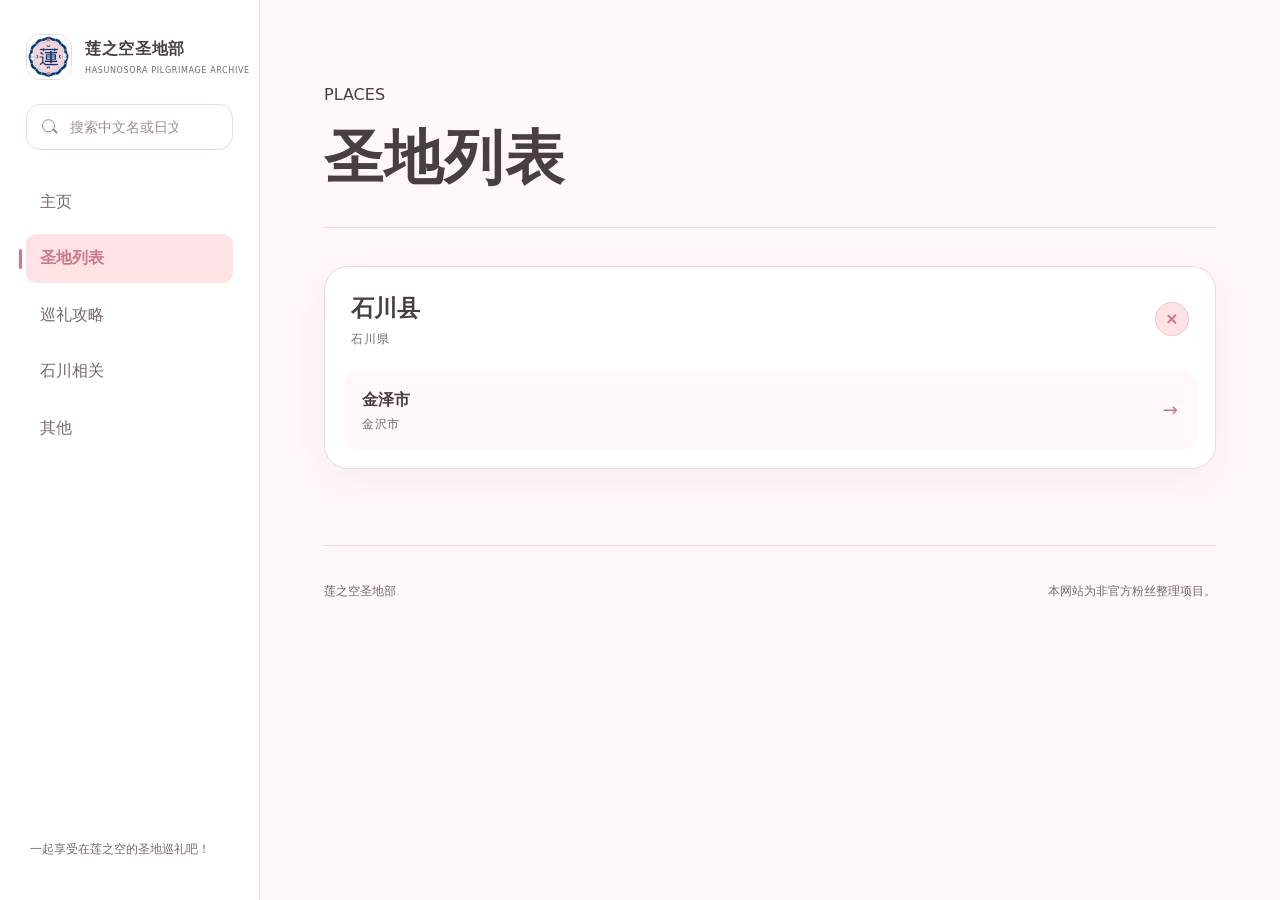
==== commit fdc937ae: "Add files via upload" ====
--- a/places/index.html
+++ b/places/index.html
@@ -46,7 +46,7 @@
 <a class="site-brand" href="../index.html">
   <span class="brand-icon" aria-hidden="true">
     <img
-      src="../images/site-icon.png"
+      src="../images/hasu.jpg"
       alt=""
     >
   </span>
